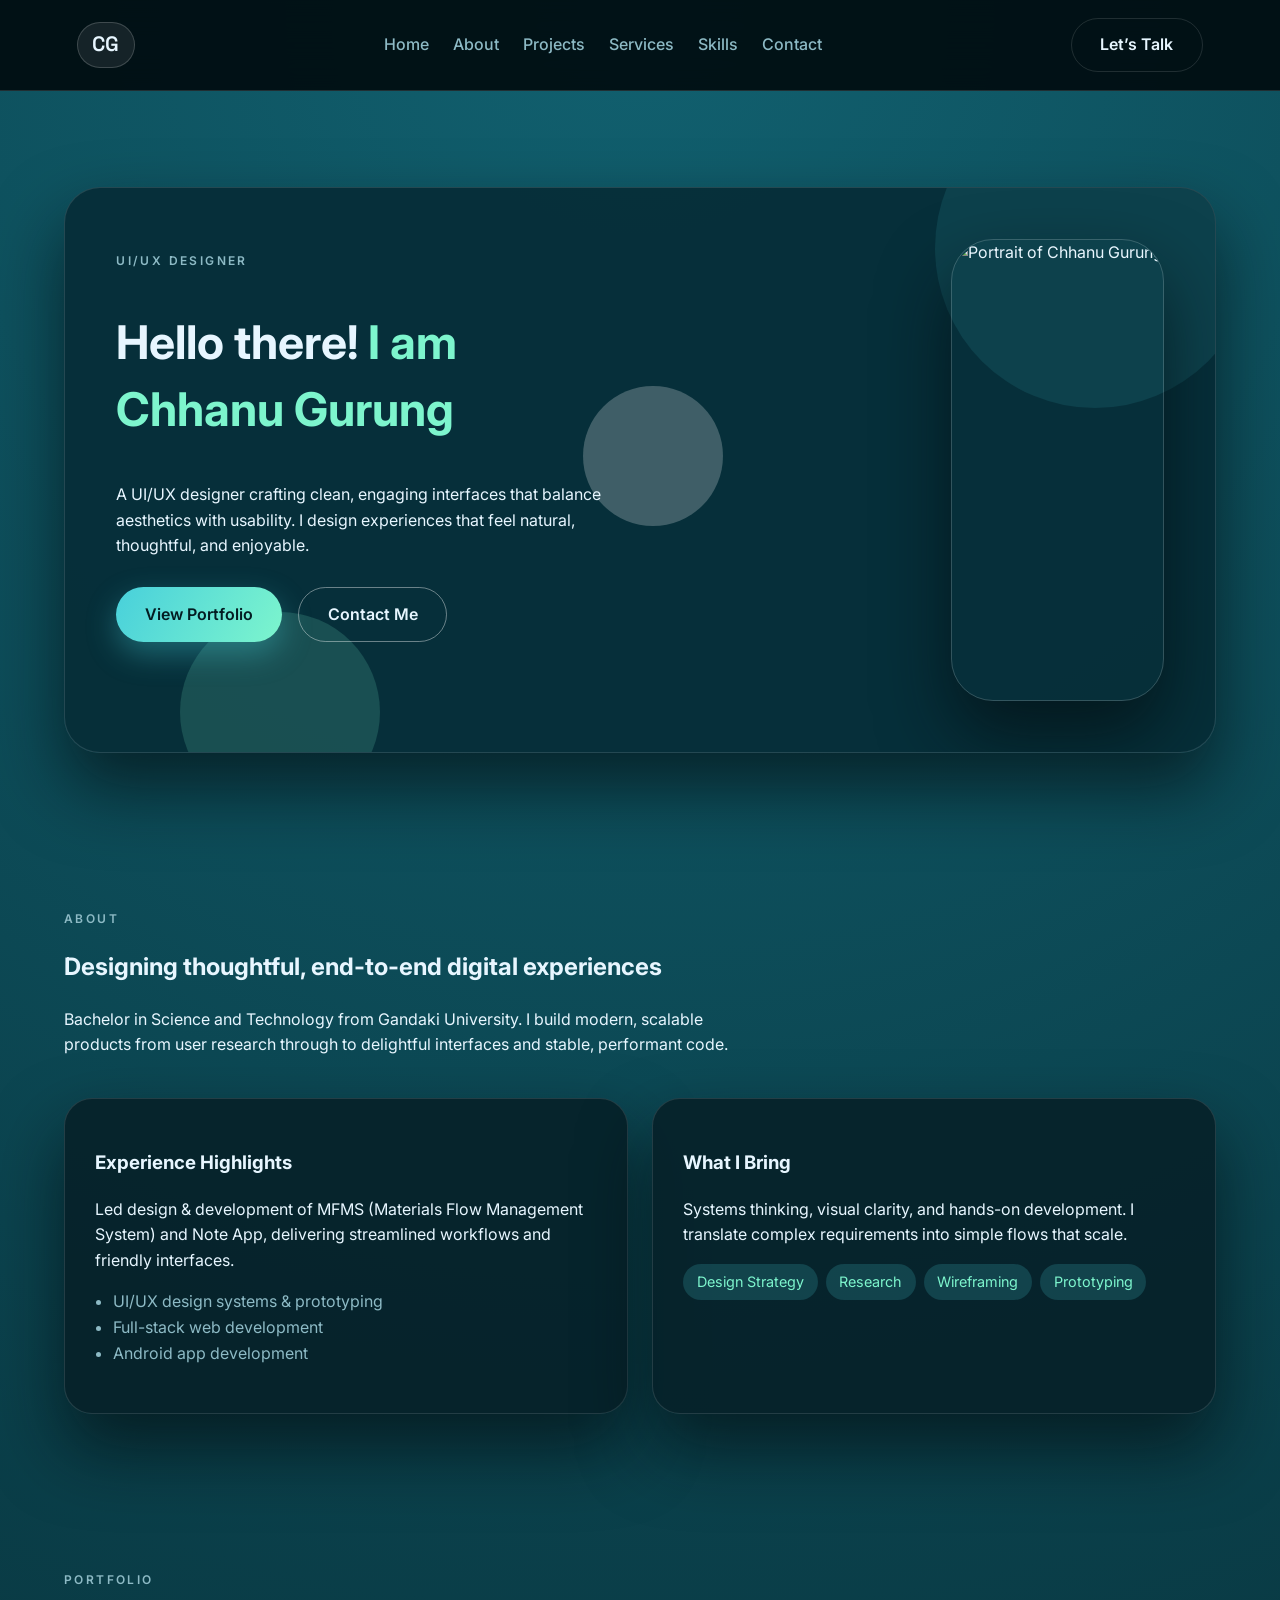
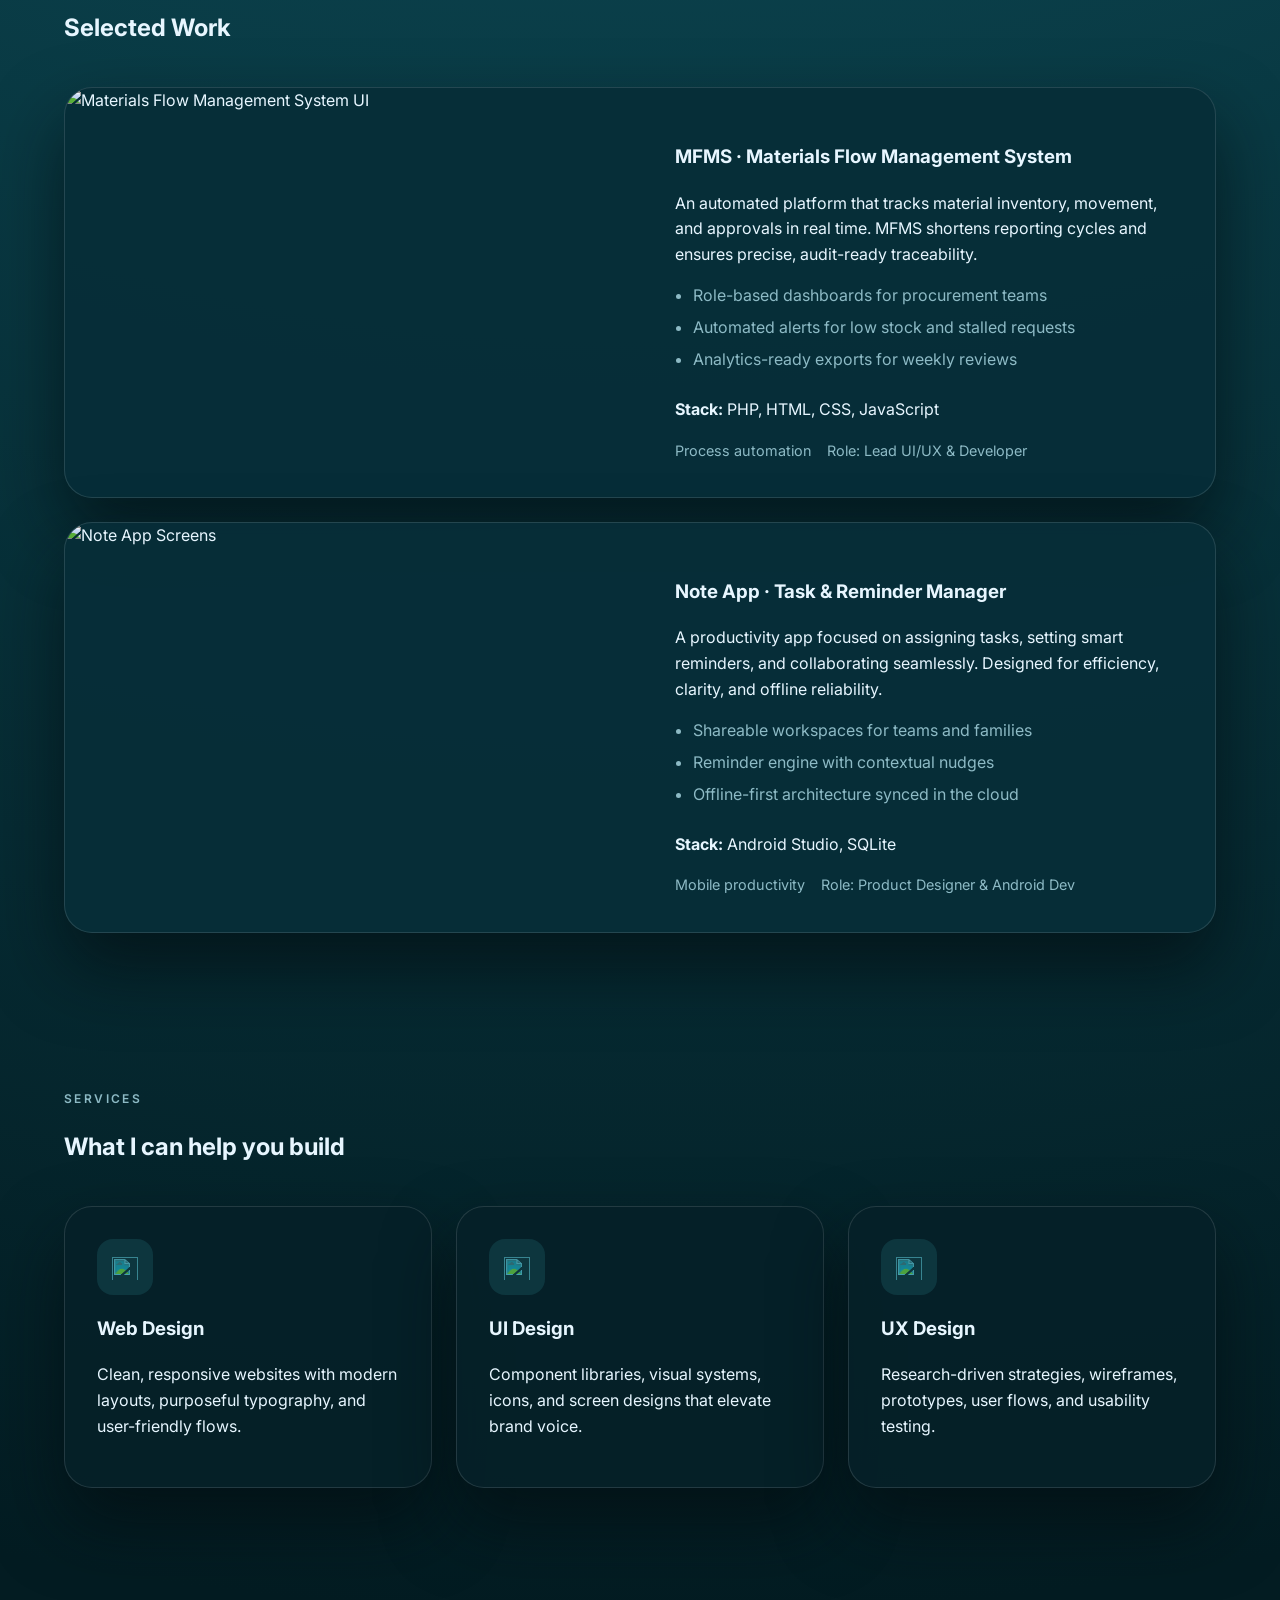
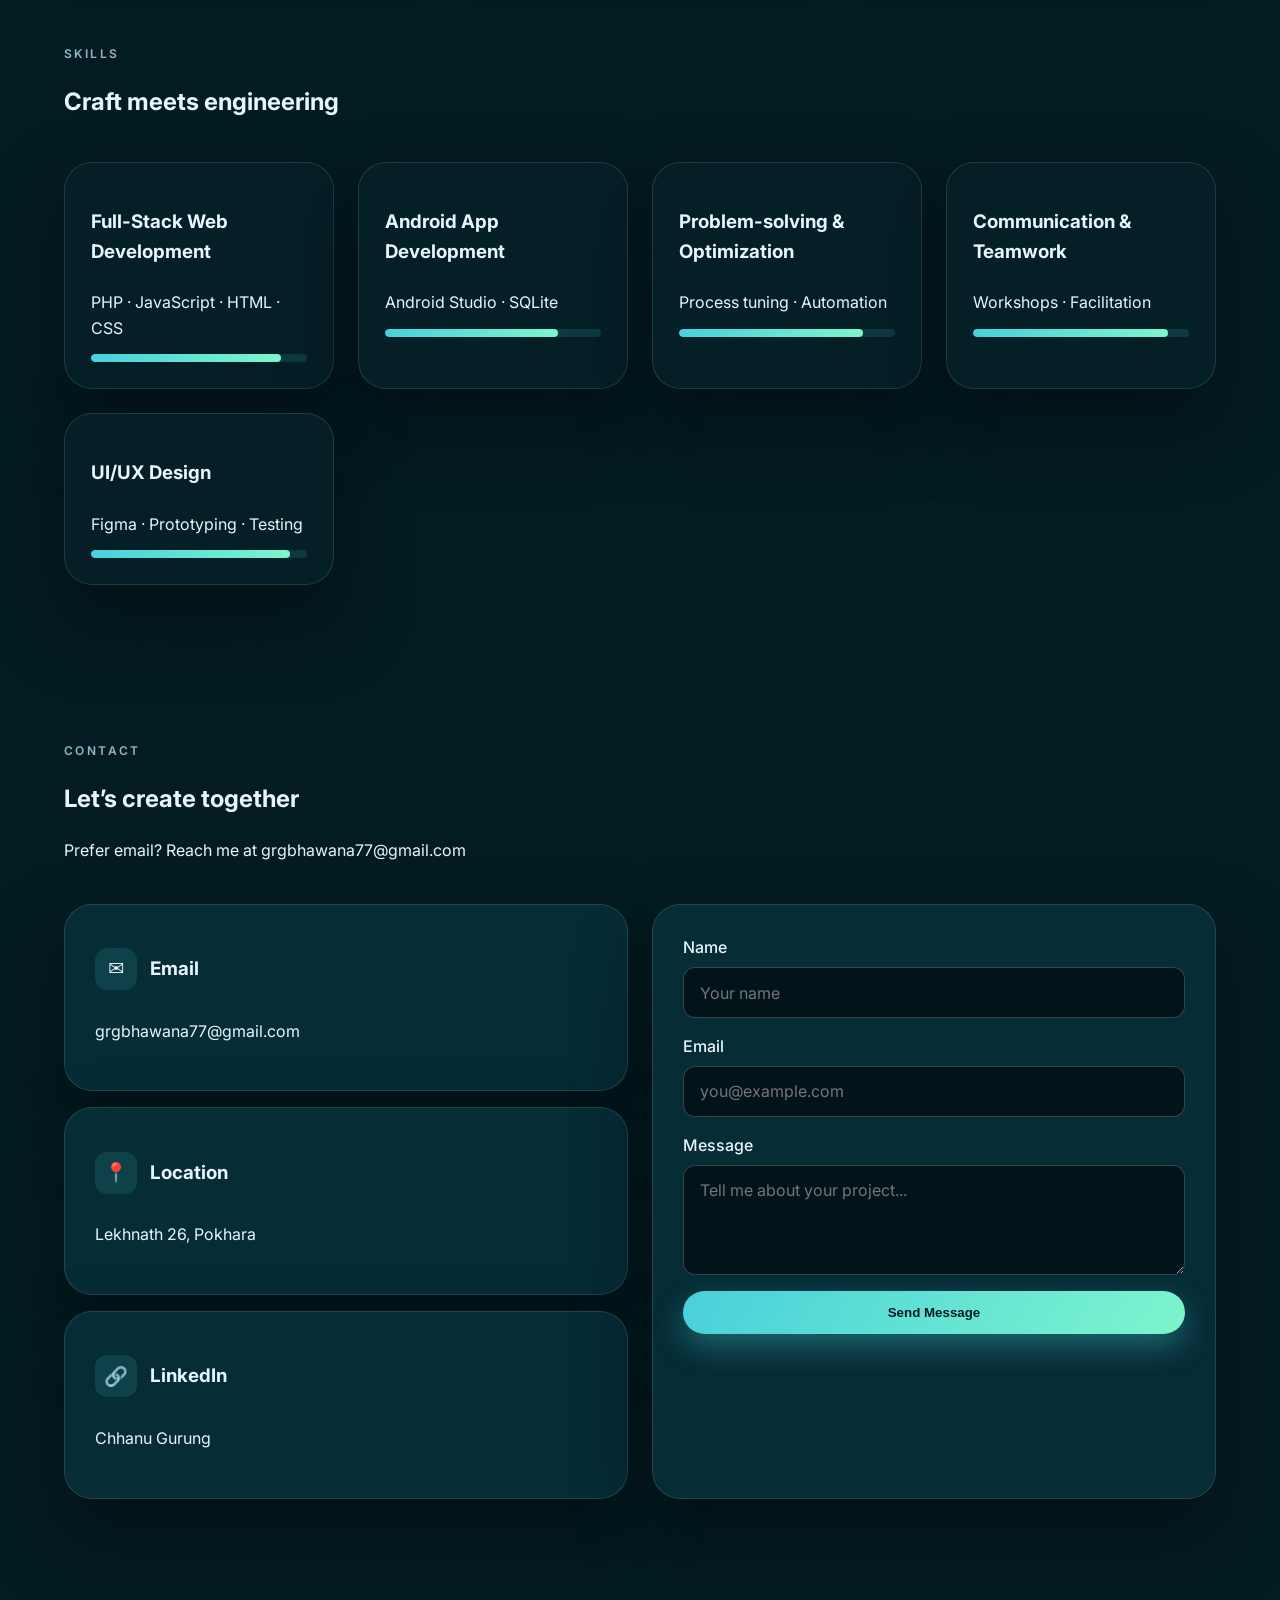
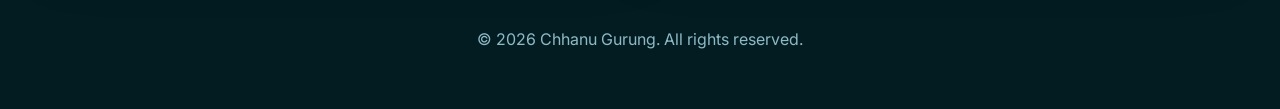
==== index.html @ b17edb1c "first commit" ====
<!DOCTYPE html>
<html lang="en">
  <head>
    <meta charset="UTF-8" />
    <meta name="viewport" content="width=device-width, initial-scale=1.0" />
    <title>Chhanu Gurung | UI/UX </title>
    <link rel="preconnect" href="https://fonts.googleapis.com" />
    <link rel="preconnect" href="https://fonts.gstatic.com" crossorigin />
    <link
      href="https://fonts.googleapis.com/css2?family=Inter:wght@400;500;600;700&family=Space+Grotesk:wght@500&display=swap"
      rel="stylesheet"
    />
    <link rel="stylesheet" href="styles.css" />
  </head>
  <body>
    <header class="site-header">
      <div class="logo">CG</div>
      <nav>
        <ul>
          <li><a href="#home">Home</a></li>
          <li><a href="#about">About</a></li>
          <li><a href="#projects">Projects</a></li>
          <li><a href="#services">Services</a></li>
          <li><a href="#skills">Skills</a></li>
          <li><a href="#contact">Contact</a></li>
        </ul>
      </nav>
      <a class="btn ghost" href="#contact">Let’s Talk</a>
    </header>

    <main>
      <section id="home" class="hero section">
        <div class="section-shell hero-card">
          <div class="hero-bg">
            <span class="bubble bubble-one"></span>
            <span class="bubble bubble-two"></span>
            <span class="bubble bubble-three"></span>
          </div>
          <div class="hero-text">
            <p class="eyebrow">UI/UX Designer</p>
            <h1>
              Hello there! <span>I am Chhanu Gurung</span> 
            </h1>
            <p>A UI/UX designer crafting
              clean, engaging interfaces that balance aesthetics with usability.
              I design experiences that feel natural, thoughtful, and enjoyable.</p>
            <div class="hero-cta">
              <a class="btn primary" href="#projects">View Portfolio</a>
              <a class="btn secondary" href="#contact">Contact Me</a>
            </div>
          </div>
          <div class="hero-media">
            <div class="photo-frame">
              <img
                src="C:\Users\Acer\OneDrive\Pictures\mustang\chhanu.jpg"
                alt="Portrait of Chhanu Gurung"
              />
              
            </div>
          </div>
        </div>
      </section>

      <section id="about" class="about section">
        <div class="section-shell">
          <div class="section-header">
            <p class="eyebrow">About</p>
            <h2>Designing thoughtful, end-to-end digital experiences</h2>
            <p>
              Bachelor in Science and Technology from Gandaki University. I build
              modern, scalable products from user research through to delightful
              interfaces and stable, performant code.
            </p>
          </div>
          <div class="about-grid">
            <div class="about-card">
              <h3>Experience Highlights</h3>
              <p>
                Led design & development of MFMS (Materials Flow Management
                System) and Note App, delivering streamlined workflows and
                friendly interfaces.
              </p>
              <ul>
                <li>UI/UX design systems & prototyping</li>
                <li>Full-stack web development</li>
                <li>Android app development</li>
              </ul>
            </div>
           
            <div class="about-card">
              <h3>What I Bring</h3>
              <p>
                Systems thinking, visual clarity, and hands-on development. I
                translate complex requirements into simple flows that scale.
              </p>
              <div class="chips">
                <span>Design Strategy</span>
                <span>Research</span>
                <span>Wireframing</span>
                <span>Prototyping</span>
              </div>
            </div>
          </div>
        </div>
      </section>

      <section id="projects" class="projects section">
        <div class="section-shell">
          <div class="section-header">
            <p class="eyebrow">Portfolio</p>
            <h2>Selected Work</h2>
          </div>
          <div class="project-list">
          <article class="project-card">
            <div class="project-media">
              <img
                src="https://images.unsplash.com/photo-1523475472560-d2df97ec485c?auto=format&fit=crop&w=900&q=80"
                alt="Materials Flow Management System UI"
              />
            </div>
            <div class="project-content">
              <h3>MFMS · Materials Flow Management System</h3>
              <p>
                An automated platform that tracks material inventory, movement,
                and approvals in real time. MFMS shortens reporting cycles and
                ensures precise, audit-ready traceability.
              </p>
              <ul class="project-points">
                <li>Role-based dashboards for procurement teams</li>
                <li>Automated alerts for low stock and stalled requests</li>
                <li>Analytics-ready exports for weekly reviews</li>
              </ul>
              <p class="tech">
                <strong>Stack:</strong> PHP, HTML, CSS, JavaScript
              </p>
              <div class="project-meta">
                <span>Process automation</span>
                <span>Role: Lead UI/UX & Developer</span>
              </div>
            </div>
          </article>

          <article class="project-card">
            <div class="project-media">
              <img
                src="https://images.unsplash.com/photo-1483058712412-4245e9b90334?auto=format&fit=crop&w=900&q=80"
                alt="Note App Screens"
              />
            </div>
            <div class="project-content">
              <h3>Note App · Task & Reminder Manager</h3>
              <p>
                A productivity app focused on assigning tasks, setting smart
                reminders, and collaborating seamlessly. Designed for
                efficiency, clarity, and offline reliability.
              </p>
              <ul class="project-points">
                <li>Shareable workspaces for teams and families</li>
                <li>Reminder engine with contextual nudges</li>
                <li>Offline-first architecture synced in the cloud</li>
              </ul>
              <p class="tech">
                <strong>Stack:</strong> Android Studio, SQLite
              </p>
              <div class="project-meta">
                <span>Mobile productivity</span>
                <span>Role: Product Designer & Android Dev</span>
              </div>
            </div>
          </article>
          </div>
        </div>
      </section>

      <section id="services" class="services section">
        <div class="section-shell">
          <div class="section-header">
            <p class="eyebrow">Services</p>
            <h2>What I can help you build</h2>
          </div>
          <div class="service-grid">
          <div class="service-card">
            <div class="icon-circle">
              <img src="https://www.svgrepo.com/show/513586/window-browser-1.svg" alt="" />
            </div>
            <h3>Web Design</h3>
            <p>
              Clean, responsive websites with modern layouts, purposeful
              typography, and user-friendly flows.
            </p>
          </div>
          <div class="service-card">
            <div class="icon-circle">
              <img src="https://www.svgrepo.com/show/513370/pen-tool.svg" alt="" />
            </div>
            <h3>UI Design</h3>
            <p>
              Component libraries, visual systems, icons, and screen designs that
              elevate brand voice.
            </p>
          </div>
          <div class="service-card">
            <div class="icon-circle">
              <img src="https://www.svgrepo.com/show/524390/compass-1.svg" alt="" />
            </div>
            <h3>UX Design</h3>
            <p>
              Research-driven strategies, wireframes, prototypes, user flows,
              and usability testing.
            </p>
          </div>
          </div>
        </div>
      </section>

      <section id="skills" class="skills section">
        <div class="section-shell">
          <div class="section-header">
            <p class="eyebrow">Skills</p>
            <h2>Craft meets engineering</h2>
          </div>
          <div class="skills-grid">
          <div class="skill-card">
            <div class="skill-head">
              <h3>Full-Stack Web Development</h3>
              <span>PHP · JavaScript · HTML · CSS</span>
            </div>
            <div class="progress-bar">
              <span style="width: 88%"></span>
            </div>
          </div>
          <div class="skill-card">
            <div class="skill-head">
              <h3>Android App Development</h3>
              <span>Android Studio · SQLite</span>
            </div>
            <div class="progress-bar">
              <span style="width: 80%"></span>
            </div>
          </div>
         
          <div class="skill-card">
            <div class="skill-head">
              <h3>Problem-solving & Optimization</h3>
              <span>Process tuning · Automation</span>
            </div>
            <div class="progress-bar">
              <span style="width: 85%"></span>
            </div>
          </div>
          <div class="skill-card">
            <div class="skill-head">
              <h3>Communication & Teamwork</h3>
              <span>Workshops · Facilitation</span>
            </div>
            <div class="progress-bar">
              <span style="width: 90%"></span>
            </div>
          </div>
          <div class="skill-card">
            <div class="skill-head">
              <h3>UI/UX Design</h3>
              <span>Figma · Prototyping · Testing</span>
            </div>
            <div class="progress-bar">
              <span style="width: 92%"></span>
            </div>
          </div>
          </div>
        </div>
      </section>

      <section id="contact" class="contact section">
        <div class="section-shell">
          <div class="section-header">
            <p class="eyebrow">Contact</p>
            <h2>Let’s create together</h2>
            <p>
              Prefer email? Reach me at
              <a href="mailto:grgbhawana77@gmail.com">grgbhawana77@gmail.com</a>
            </p>
          </div>
          <div class="contact-grid">
          <div class="contact-info">
            <div class="info-card">
                <div class="info-head">
                  <span class="info-icon" aria-hidden="true">✉️</span>
                  <h3>Email</h3>
                </div>
                <p>
                  <a href="mailto:grgbhawana77@gmail.com"
                    >grgbhawana77@gmail.com</a
                  >
                </p>
              </div>
              <div class="info-card">
                <div class="info-head">
                  <span class="info-icon" aria-hidden="true">📍</span>
                  <h3>Location</h3>
                </div>
                <p>Lekhnath 26, Pokhara</p>
              </div>
              <div class="info-card">
                <div class="info-head">
                  <span class="info-icon" aria-hidden="true">🔗</span>
                  <h3>LinkedIn</h3>
                </div>
                <p>
                  <a
                    href="https://www.linkedin.com/in/chhanu-gurung"
                    target="_blank"
                    rel="noreferrer"
                    >Chhanu Gurung</a
                  >
                </p>
              </div>
          </div>
          <form class="contact-form">
            <label>
              Name
              <input type="text" name="name" placeholder="Your name" required />
            </label>
            <label>
              Email
              <input
                type="email"
                name="email"
                placeholder="you@example.com"
                required
              />
            </label>
            <label>
              Message
              <textarea
                name="message"
                rows="4"
                placeholder="Tell me about your project..."
                required
              ></textarea>
            </label>
            <button type="submit" class="btn primary">Send Message</button>
          </form>
          </div>
        </div>
      </section>
    </main>

    <footer class="site-footer">
      <p>© <span id="year"></span> Chhanu Gurung. All rights reserved.</p>
    </footer>

    <script>
      document.getElementById("year").textContent = new Date().getFullYear();
    </script>
  </body>
</html>
---- styles.css ----
html {
  scroll-behavior: smooth;
}

:root {
  --bg: radial-gradient(circle at top, #11606f 0%, #031c22 65%);
  --surface: rgba(6, 33, 41, 0.9);
  --surface-strong: rgba(7, 46, 56, 0.95);
  --primary: #48d0db;
  --primary-dark: #22a6b5;
  --accent: #7df5cd;
  --text: #e7f6ff;
  --muted: #8dbac5;
  --border: rgba(255, 255, 255, 0.12);
  --shadow: 0 35px 70px rgba(3, 12, 15, 0.65);
  --radius: 28px;
}

*,
*::before,
*::after {
  box-sizing: border-box;
}

body {
  font-family: "Inter", system-ui, -apple-system, BlinkMacSystemFont, "Segoe UI",
    sans-serif;
  margin: 0;
  color: var(--text);
  background: var(--bg);
  line-height: 1.6;
}

img {
  max-width: 100%;
  display: block;
}

a {
  color: inherit;
  text-decoration: none;
}

section {
  scroll-margin-top: 90px;
}

.site-header {
  position: sticky;
  top: 0;
  display: flex;
  align-items: center;
  justify-content: space-between;
  padding: 1.1rem 6vw;
  background: rgba(1, 10, 14, 0.9);
  backdrop-filter: blur(24px);
  border-bottom: 1px solid var(--border);
  z-index: 10;
}

.logo {
  font-family: "Space Grotesk", "Inter", sans-serif;
  font-size: 1.3rem;
  font-weight: 600;
  padding: 0.35rem 0.9rem;
  border-radius: 999px;
  background: rgba(255, 255, 255, 0.08);
  border: 1px solid rgba(255, 255, 255, 0.18);
}

nav ul {
  display: flex;
  list-style: none;
  gap: 1.5rem;
  padding: 0;
  margin: 0;
  font-weight: 500;
}

nav a {
  color: var(--muted);
  transition: color 0.2s ease;
}

nav a:hover,
nav a:focus {
  color: var(--primary);
}

.btn {
  font-weight: 600;
  display: inline-flex;
  align-items: center;
  justify-content: center;
  border-radius: 999px;
  padding: 0.85rem 1.8rem;
  border: none;
  cursor: pointer;
  transition: transform 0.2s ease, box-shadow 0.2s ease, background 0.2s ease;
}

.btn.primary {
  background: linear-gradient(120deg, var(--primary), var(--accent));
  color: #031c22;
  box-shadow: 0 12px 30px rgba(72, 208, 219, 0.35);
}

.btn.primary:hover {
  transform: translateY(-2px);
}

.btn.secondary {
  background: transparent;
  color: var(--text);
  border: 1px solid rgba(255, 255, 255, 0.4);
}

.btn.secondary:hover {
  border-color: var(--primary);
  color: var(--primary);
}

.btn.ghost {
  border: 1px solid var(--border);
  background: transparent;
  color: var(--text);
}

.btn.ghost:hover {
  border-color: var(--primary);
  color: var(--primary);
}

.section {
  padding: 4.5rem 0;
}

.section-shell {
  width: min(1200px, 90vw);
  margin: 0 auto;
}

.hero {
  padding-top: 6rem;
}

.hero-card {
  background: var(--surface-strong);
  border-radius: 36px;
  padding: clamp(2rem, 4vw, 3.5rem);
  box-shadow: var(--shadow);
  border: 1px solid var(--border);
  display: grid;
  grid-template-columns: repeat(auto-fit, minmax(280px, 1fr));
  gap: 2.8rem;
  position: relative;
  overflow: hidden;
}

.hero-bg {
  position: absolute;
  inset: 0;
  pointer-events: none;
  opacity: 0.9;
}

.hero-card > *:not(.hero-bg) {
  position: relative;
  z-index: 1;
}

.bubble {
  position: absolute;
  border-radius: 999px;
  background: rgba(72, 208, 219, 0.12);
}

.bubble-one {
  width: 320px;
  height: 320px;
  top: -100px;
  right: -40px;
}

.bubble-two {
  width: 200px;
  height: 200px;
  bottom: -60px;
  left: 10%;
  background: rgba(125, 245, 205, 0.18);
}

.bubble-three {
  width: 140px;
  height: 140px;
  top: 35%;
  left: 45%;
  background: rgba(255, 255, 255, 0.25);
}

.hero-text h1 {
  font-size: clamp(2rem, 4vw, 2.9rem);
  line-height: 1.45;
}

.hero-text h1 span {
  color: var(--accent);
}

.hero-cta {
  margin-top: 1.8rem;
  display: flex;
  gap: 1rem;
  flex-wrap: wrap;
}

.hero-media {
  display: flex;
  justify-content: flex-end;
}

.photo-frame {
  position: relative;
  border-radius: 42px;
  overflow: hidden;
  box-shadow: var(--shadow);
  border: 1px solid rgba(255, 255, 255, 0.18);
}

.photo-frame img {
  width: 100%;
  height: 460px;
  object-fit: cover;
  filter: saturate(0.9);
}

.accent-pill {
  position: absolute;
  bottom: 1.5rem;
  left: 1.5rem;
  background: rgba(3, 18, 24, 0.8);
  padding: 0.8rem 1.2rem;
  border-radius: 16px;
  box-shadow: var(--shadow);
  display: inline-flex;
  flex-direction: column;
  gap: 0.2rem;
}

.section-header {
  max-width: 700px;
  margin-bottom: 2.5rem;
}

.eyebrow {
  text-transform: uppercase;
  letter-spacing: 0.2em;
  font-size: 0.75rem;
  font-weight: 600;
  color: var(--muted);
  margin-bottom: 0.8rem;
}

.about-grid,
.project-list,
.service-grid,
.skills-grid,
.contact-grid {
  display: grid;
  gap: 1.5rem;
}

.about-grid {
  grid-template-columns: repeat(auto-fit, minmax(240px, 1fr));
}

.about-card {
  background: var(--surface);
  border-radius: var(--radius);
  padding: 1.9rem;
  box-shadow: var(--shadow);
  border: 1px solid var(--border);
}

.about-card.stats .value {
  font-size: 2.1rem;
  font-weight: 700;
  color: var(--accent);
}

.about-card ul {
  padding-left: 1.1rem;
  color: var(--muted);
}

.chips {
  display: flex;
  gap: 0.5rem;
  flex-wrap: wrap;
}

.chips span {
  padding: 0.4rem 0.85rem;
  border-radius: 999px;
  background: rgba(72, 208, 219, 0.18);
  color: var(--accent);
  font-size: 0.9rem;
}

.project-card {
  display: grid;
  grid-template-columns: repeat(auto-fit, minmax(260px, 1fr));
  background: var(--surface-strong);
  border-radius: var(--radius);
  overflow: hidden;
  box-shadow: var(--shadow);
  border: 1px solid var(--border);
}

.project-media img {
  height: 100%;
  object-fit: cover;
}

.project-content {
  padding: 2.2rem;
}

.project-points {
  margin: 1rem 0 1.5rem;
  padding-left: 1.1rem;
  color: var(--muted);
}

.project-points li + li {
  margin-top: 0.4rem;
}

.project-meta {
  display: flex;
  gap: 1rem;
  flex-wrap: wrap;
  font-size: 0.9rem;
  color: var(--muted);
}

.service-grid {
  grid-template-columns: repeat(auto-fit, minmax(230px, 1fr));
}

.service-card {
  background: var(--surface);
  border-radius: var(--radius);
  padding: 2rem;
  border: 1px solid var(--border);
  box-shadow: var(--shadow);
  transition: transform 0.2s ease, border-color 0.2s ease;
}

.service-card:hover {
  transform: translateY(-6px);
  border-color: var(--primary);
}

.icon-circle {
  width: 56px;
  height: 56px;
  border-radius: 16px;
  background: rgba(72, 208, 219, 0.12);
  display: flex;
  align-items: center;
  justify-content: center;
  font-size: 1.6rem;
  margin-bottom: 1rem;
}

.icon-circle img {
  width: 26px;
  height: 26px;
  filter: invert(67%) sepia(41%) saturate(478%) hue-rotate(140deg)
    brightness(102%) contrast(102%);
}

.skills-grid {
  grid-template-columns: repeat(auto-fit, minmax(260px, 1fr));
}

.skill-card {
  background: var(--surface);
  border-radius: var(--radius);
  padding: 1.6rem;
  border: 1px solid var(--border);
  box-shadow: var(--shadow);
}

.skill-head {
  display: flex;
  flex-direction: column;
  gap: 0.3rem;
}

.progress-bar {
  background: rgba(72, 208, 219, 0.15);
  border-radius: 999px;
  margin-top: 0.8rem;
  height: 8px;
  overflow: hidden;
}

.progress-bar span {
  display: block;
  height: 100%;
  border-radius: 999px;
  background: linear-gradient(90deg, var(--primary), var(--accent));
}

.contact-grid {
  grid-template-columns: repeat(auto-fit, minmax(280px, 1fr));
}

.contact-info {
  display: grid;
  gap: 1rem;
}

.info-card,
.contact-form {
  background: var(--surface-strong);
  padding: 1.9rem;
  border-radius: var(--radius);
  border: 1px solid var(--border);
  box-shadow: var(--shadow);
}

.contact-form {
  display: flex;
  flex-direction: column;
  gap: 1rem;
}

.contact-form label {
  display: flex;
  flex-direction: column;
  gap: 0.4rem;
  font-weight: 500;
}

.info-head {
  display: flex;
  align-items: center;
  gap: 0.8rem;
  margin-bottom: 0.8rem;
}

.info-icon {
  width: 42px;
  height: 42px;
  border-radius: 12px;
  background: rgba(72, 208, 219, 0.12);
  display: inline-flex;
  align-items: center;
  justify-content: center;
  font-size: 1.2rem;
}

.contact-form input,
.contact-form textarea {
  border: 1px solid rgba(255, 255, 255, 0.2);
  border-radius: 12px;
  padding: 0.9rem 1rem;
  font-size: 1rem;
  font-family: inherit;
  transition: border 0.2s ease, box-shadow 0.2s ease;
  background: rgba(2, 16, 20, 0.8);
  color: var(--text);
}

.contact-form input:focus,
.contact-form textarea:focus {
  outline: none;
  border-color: var(--primary);
  box-shadow: 0 0 0 3px rgba(72, 208, 219, 0.25);
}

.site-footer {
  padding: 2.5rem 6vw;
  text-align: center;
  color: var(--muted);
}

@media (max-width: 900px) {
  .site-header {
    flex-wrap: wrap;
    gap: 1rem;
  }

  nav ul {
    flex-wrap: wrap;
    justify-content: center;
  }

  .hero-card {
    text-align: center;
  }

  .hero-media {
    justify-content: center;
  }
}

@media (max-width: 600px) {
  .site-header {
    position: static;
  }

  .hero-cta {
    flex-direction: column;
  }

  .project-card {
    grid-template-columns: 1fr;
  }
}
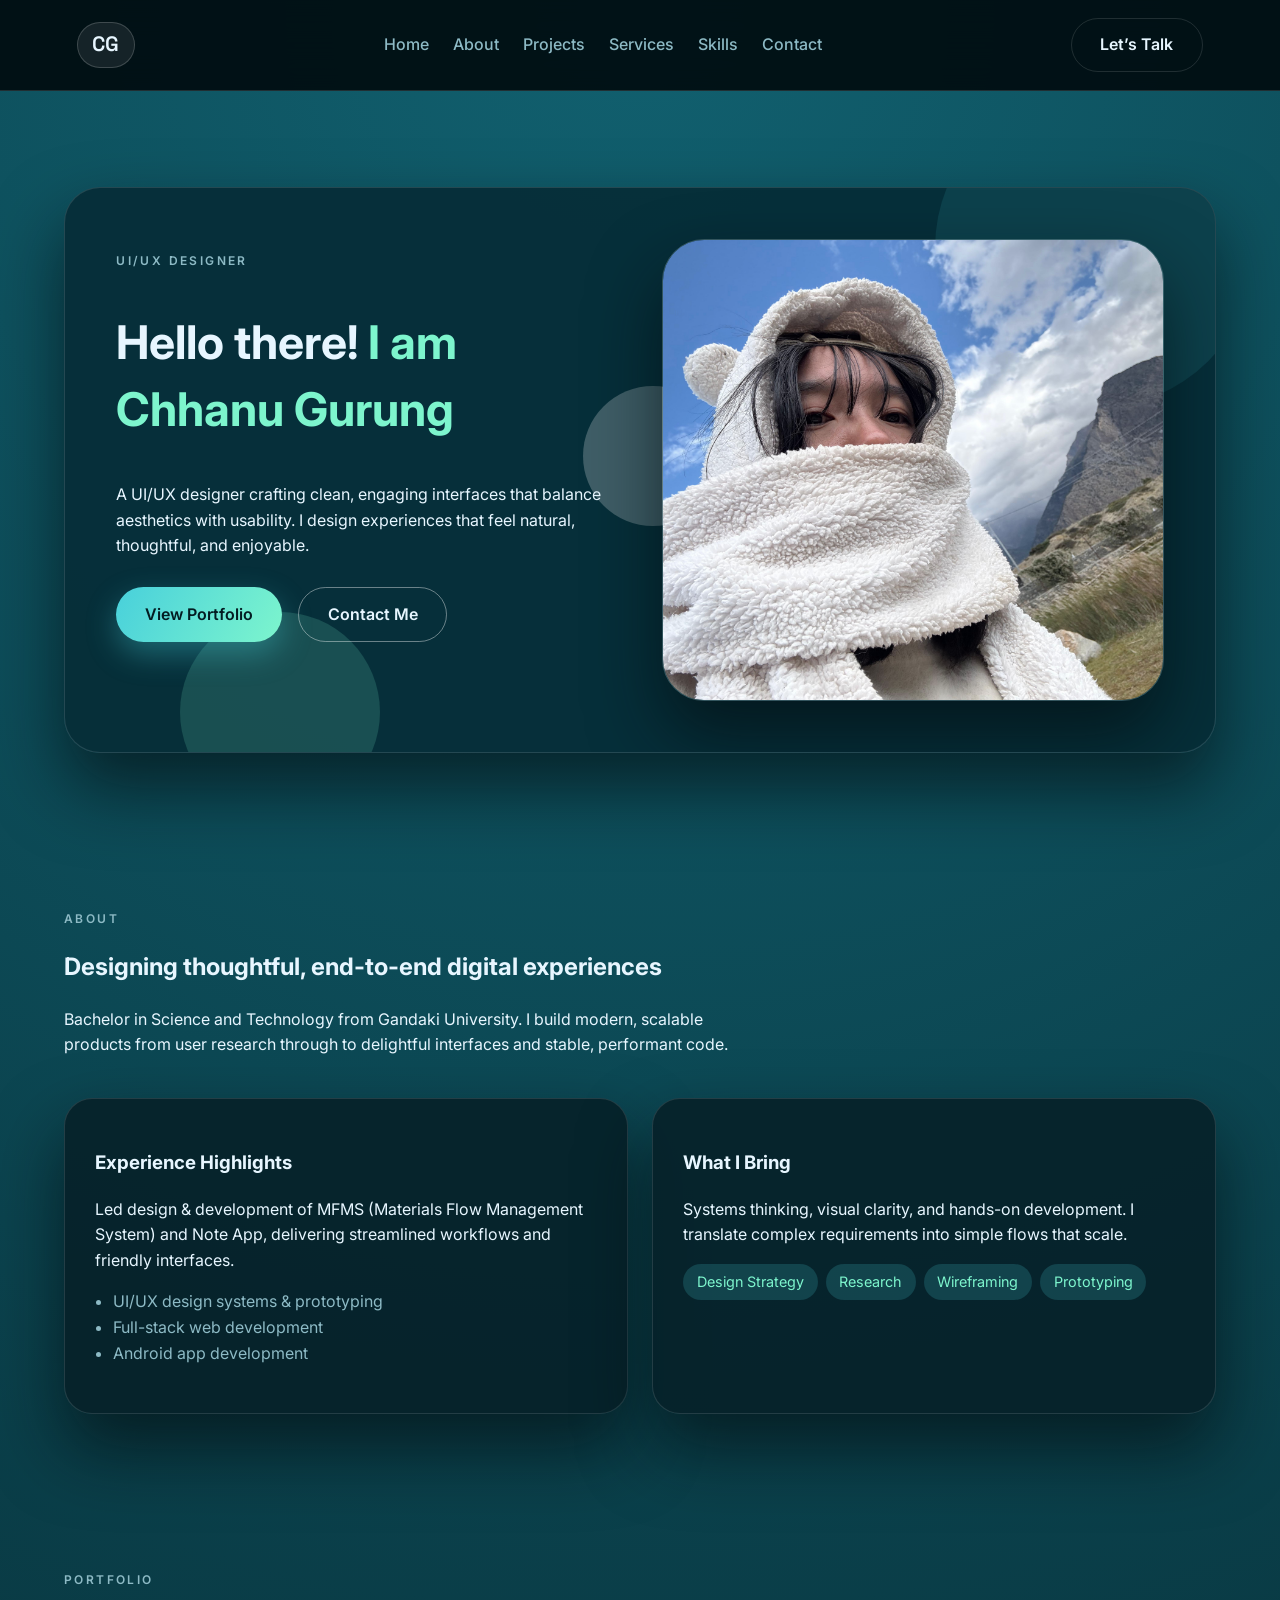
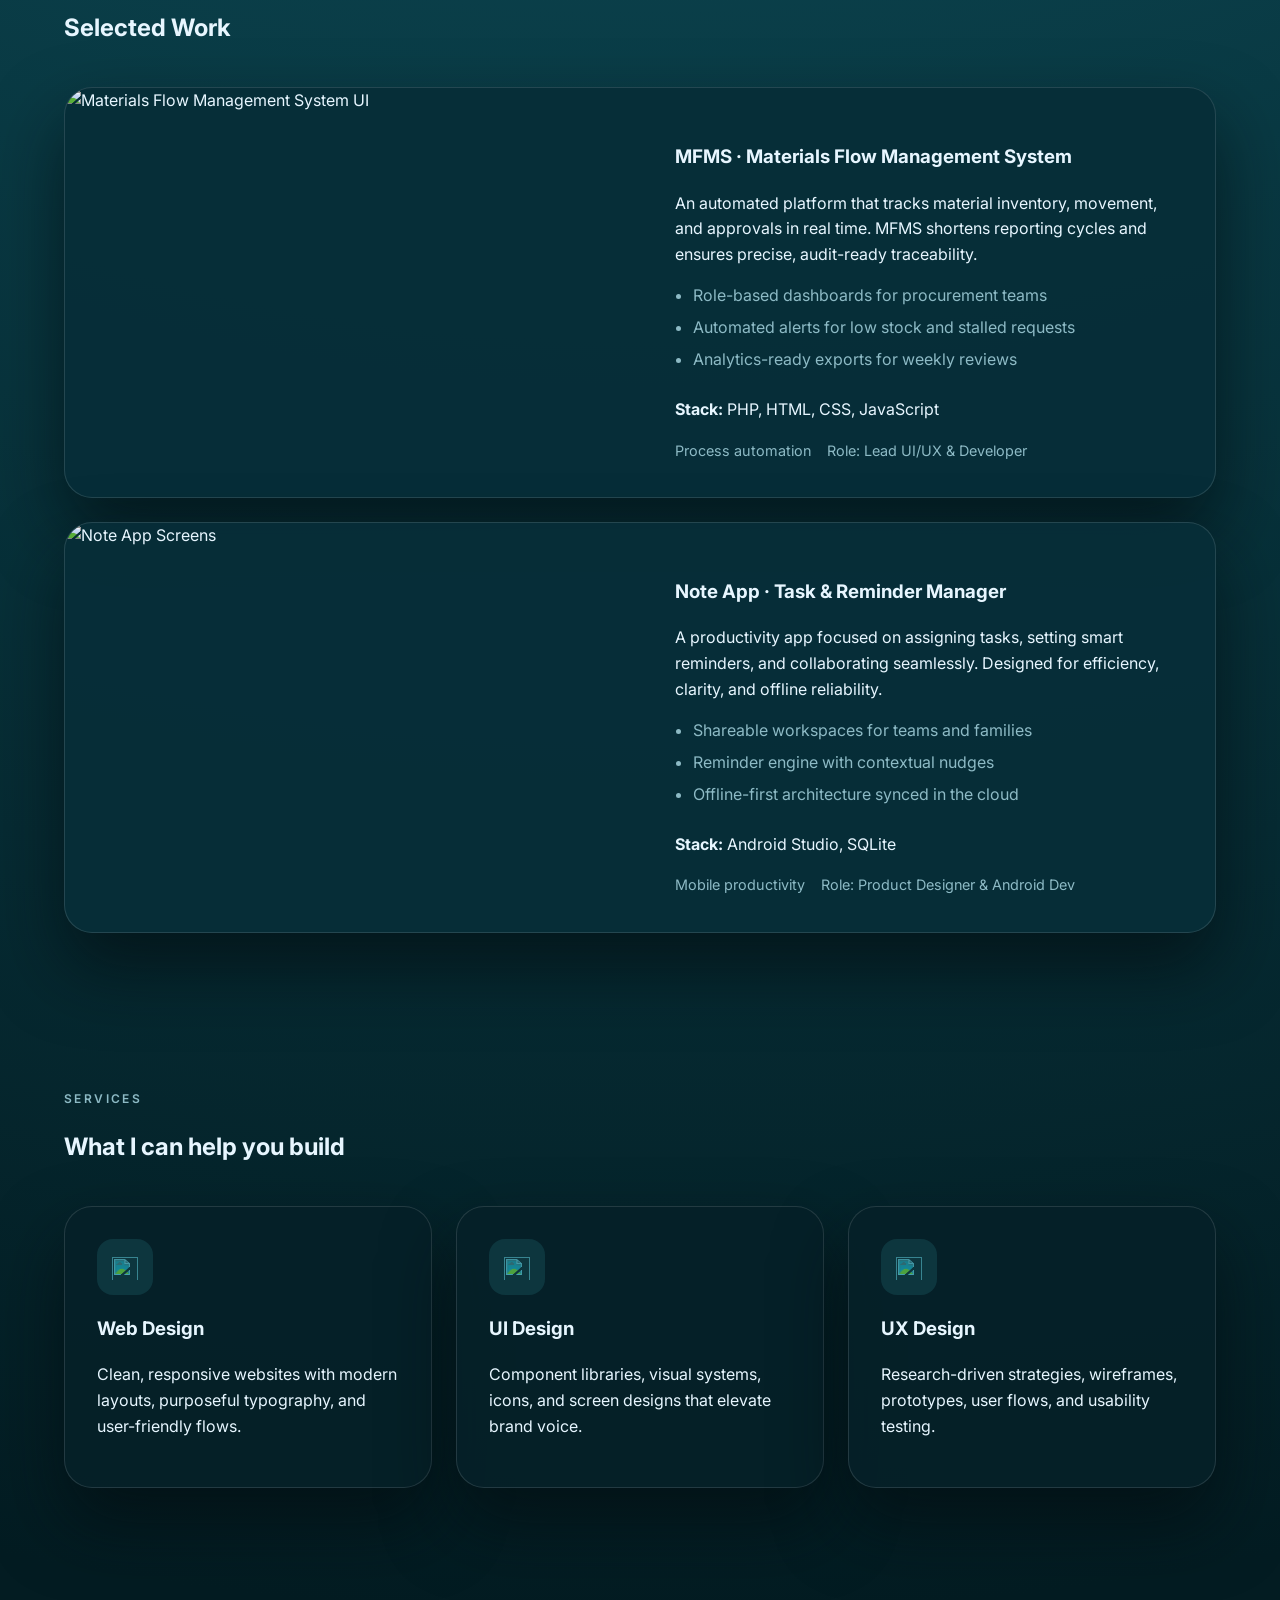
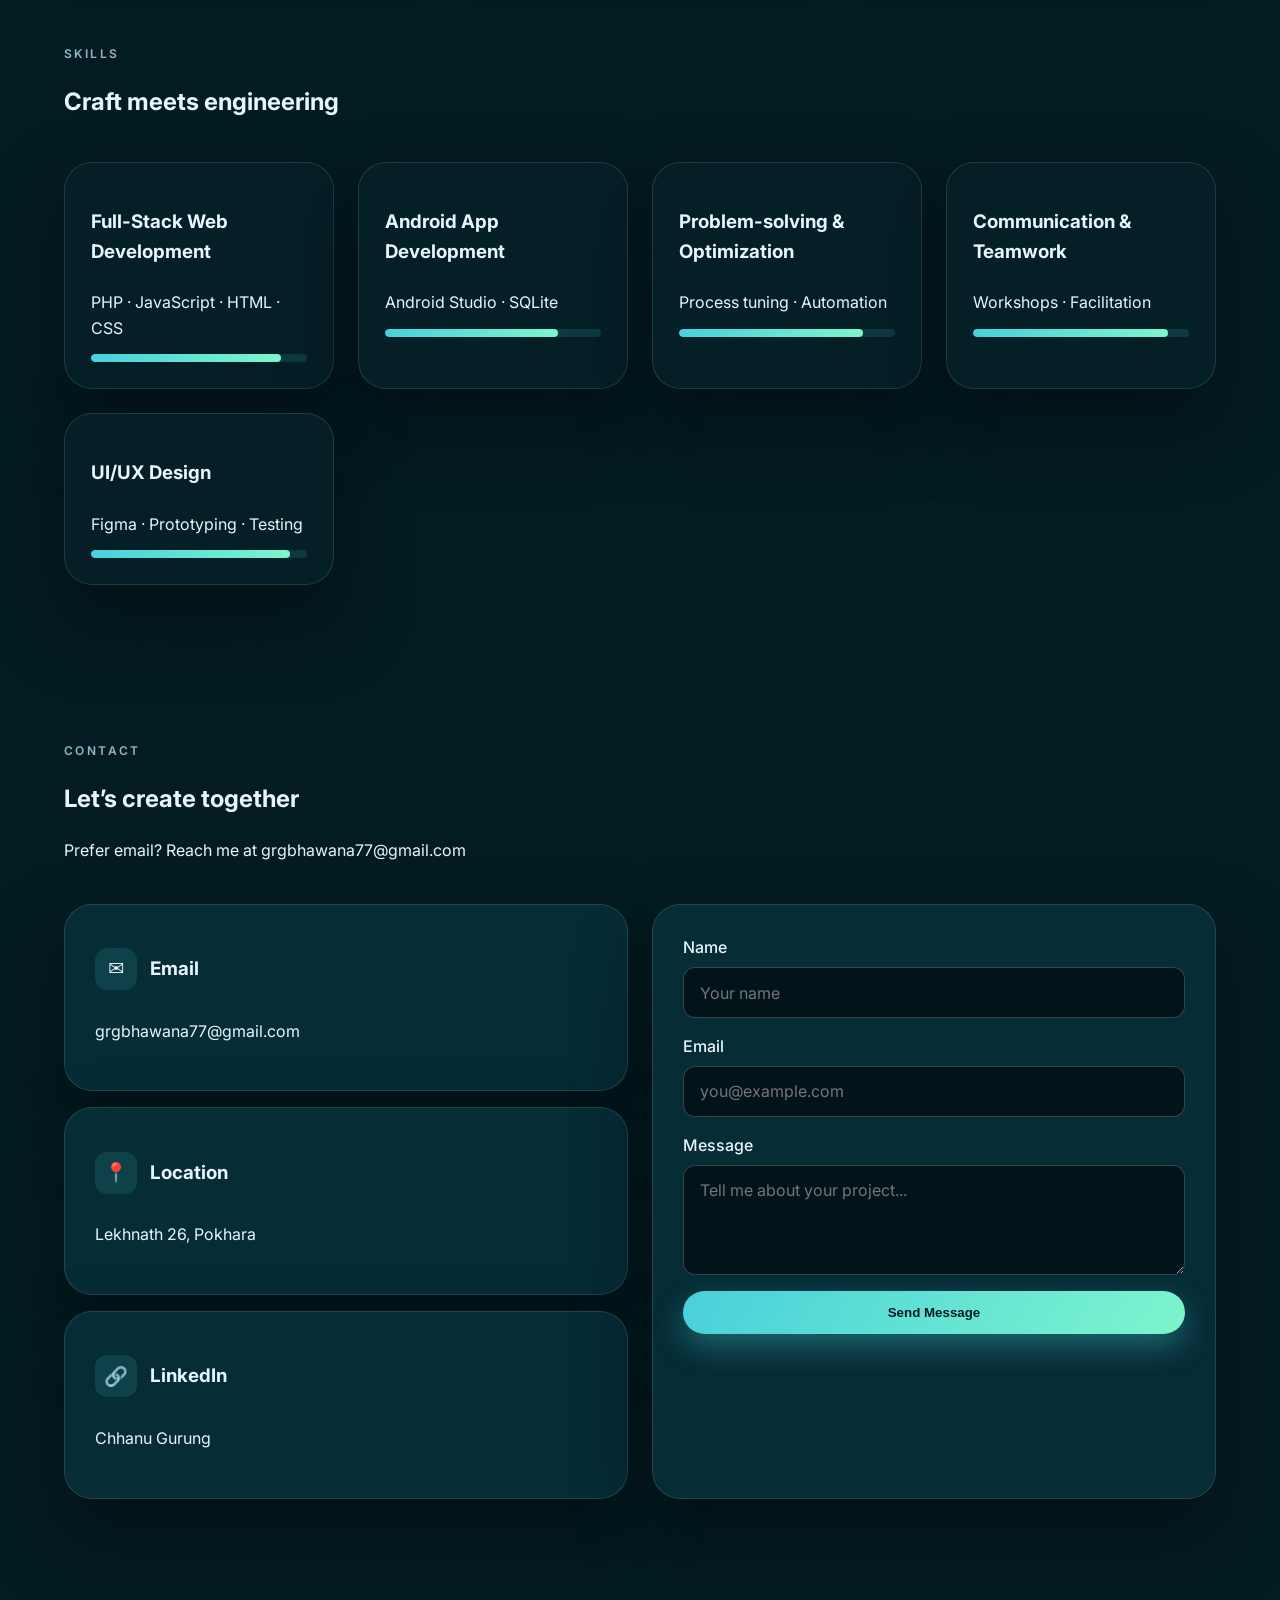
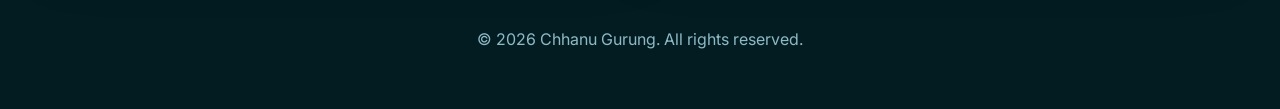
==== commit bdf7ed01: "added new photo" ====
--- a/index.html
+++ b/index.html
@@ -52,7 +52,7 @@
           <div class="hero-media">
             <div class="photo-frame">
               <img
-                src="C:\Users\Acer\OneDrive\Pictures\mustang\chhanu.jpg"
+                src="images/chhanu.jpg"
                 alt="Portrait of Chhanu Gurung"
               />
               
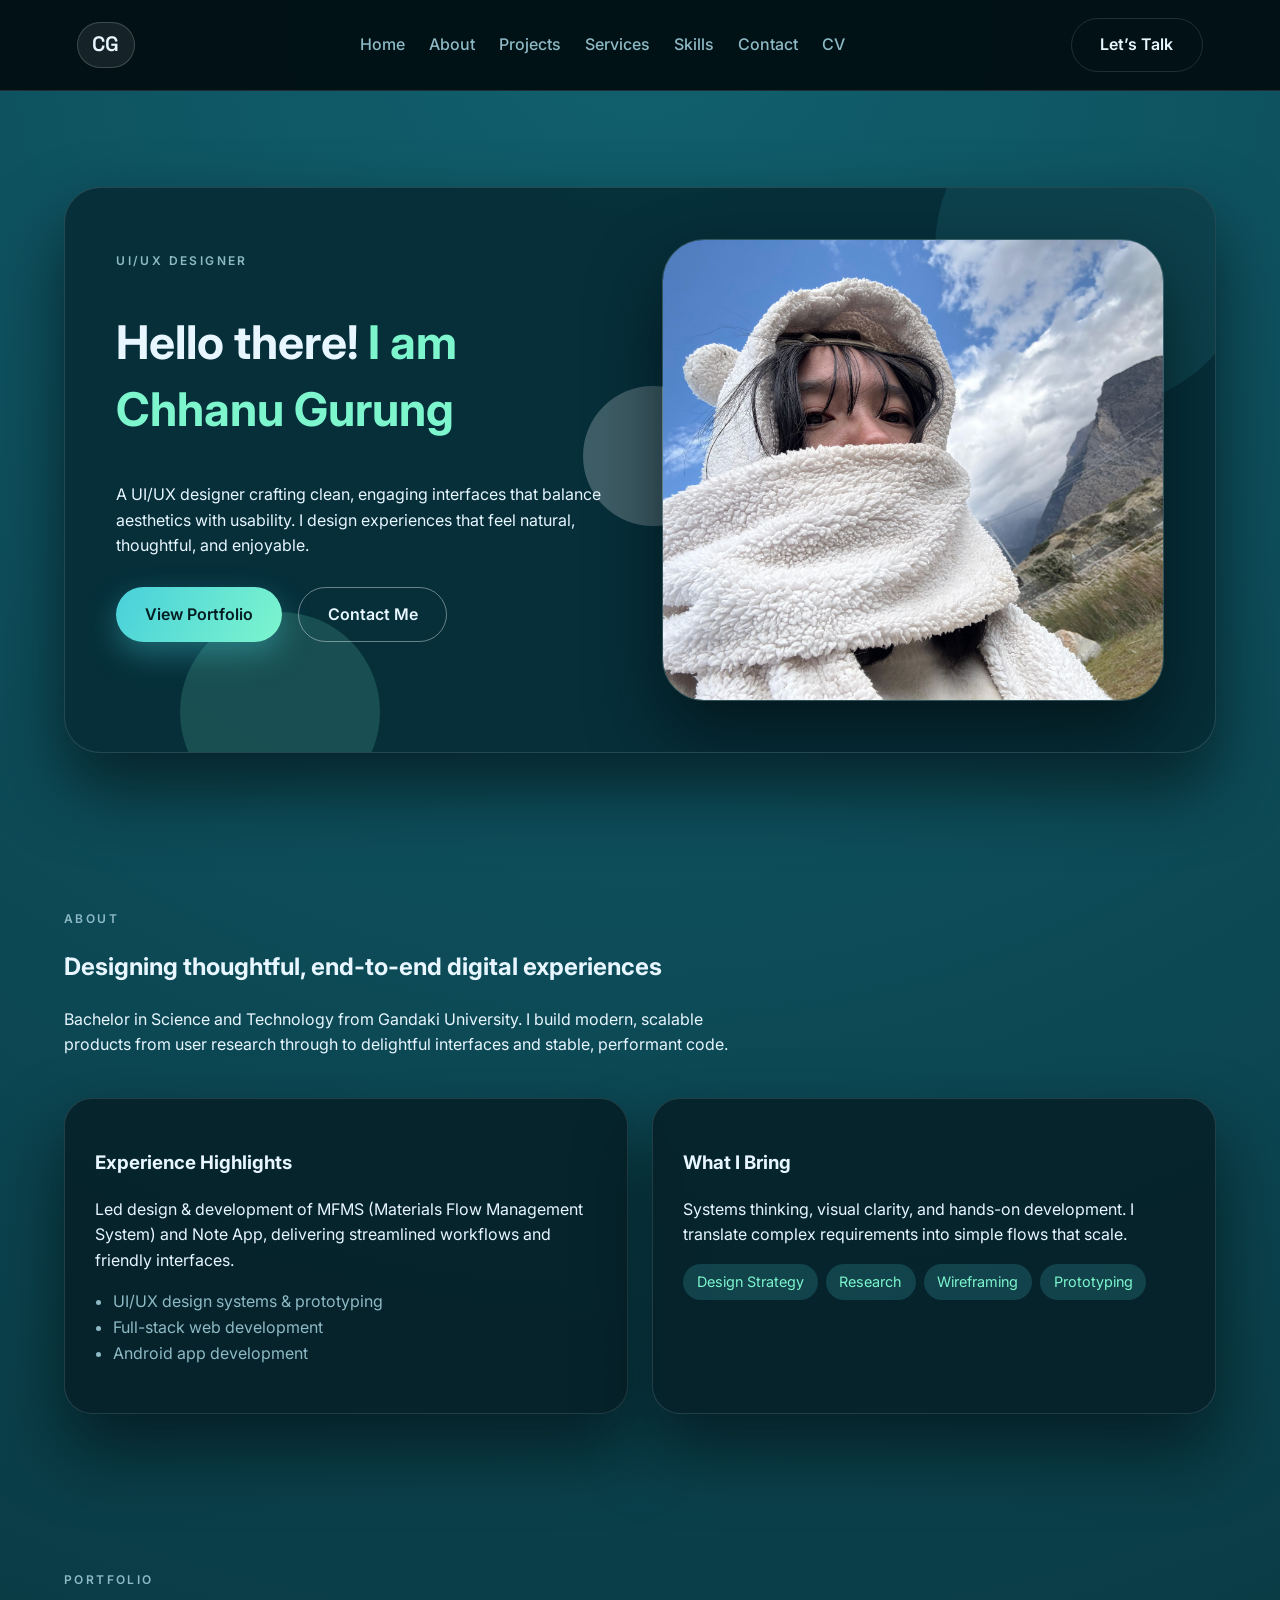
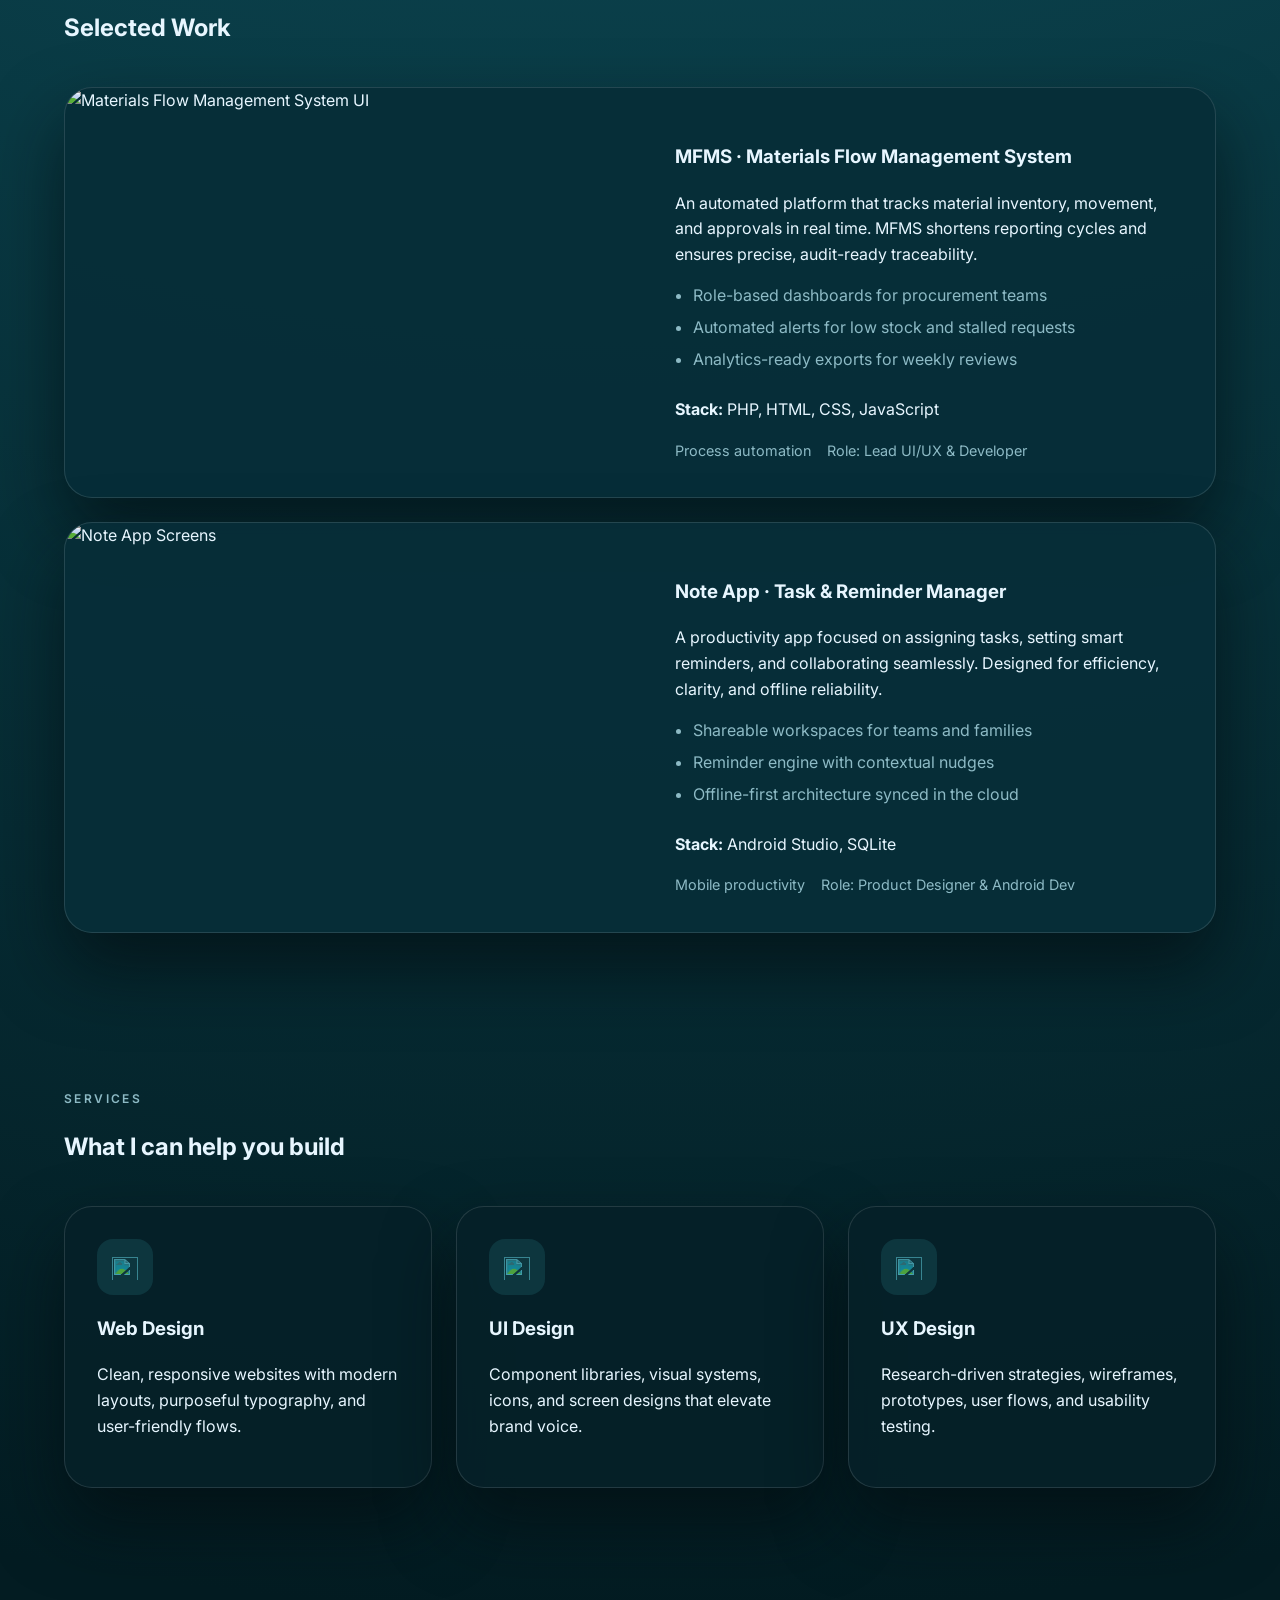
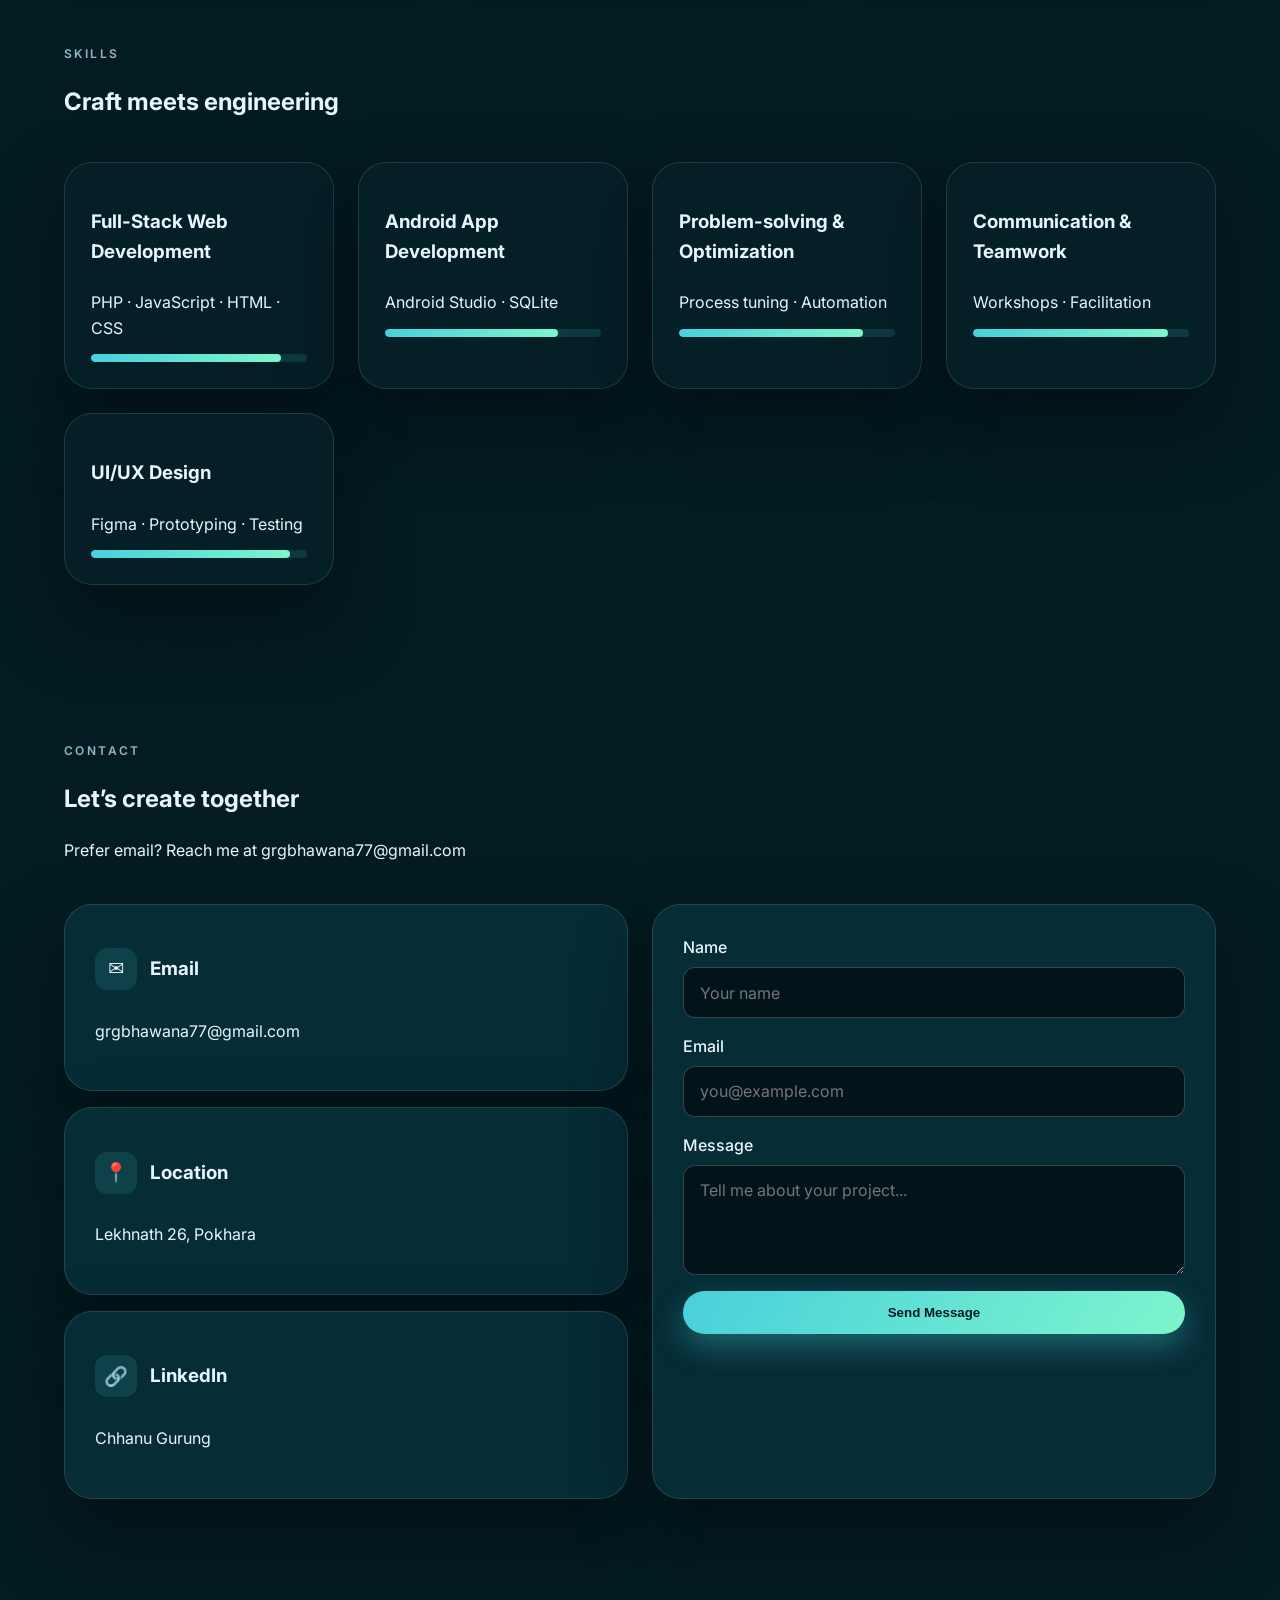
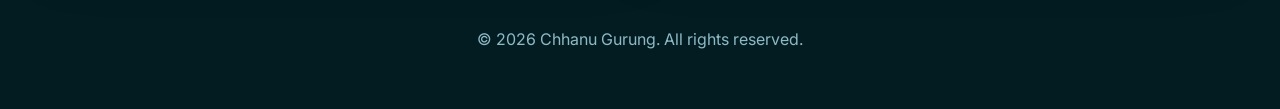
==== commit 2b97f803: "Added CV" ====
--- a/index.html
+++ b/index.html
@@ -23,6 +23,7 @@
           <li><a href="#services">Services</a></li>
           <li><a href="#skills">Skills</a></li>
           <li><a href="#contact">Contact</a></li>
+          <li><a href="#CV">CV</a></li>
         </ul>
       </nav>
       <a class="btn ghost" href="#contact">Let’s Talk</a>
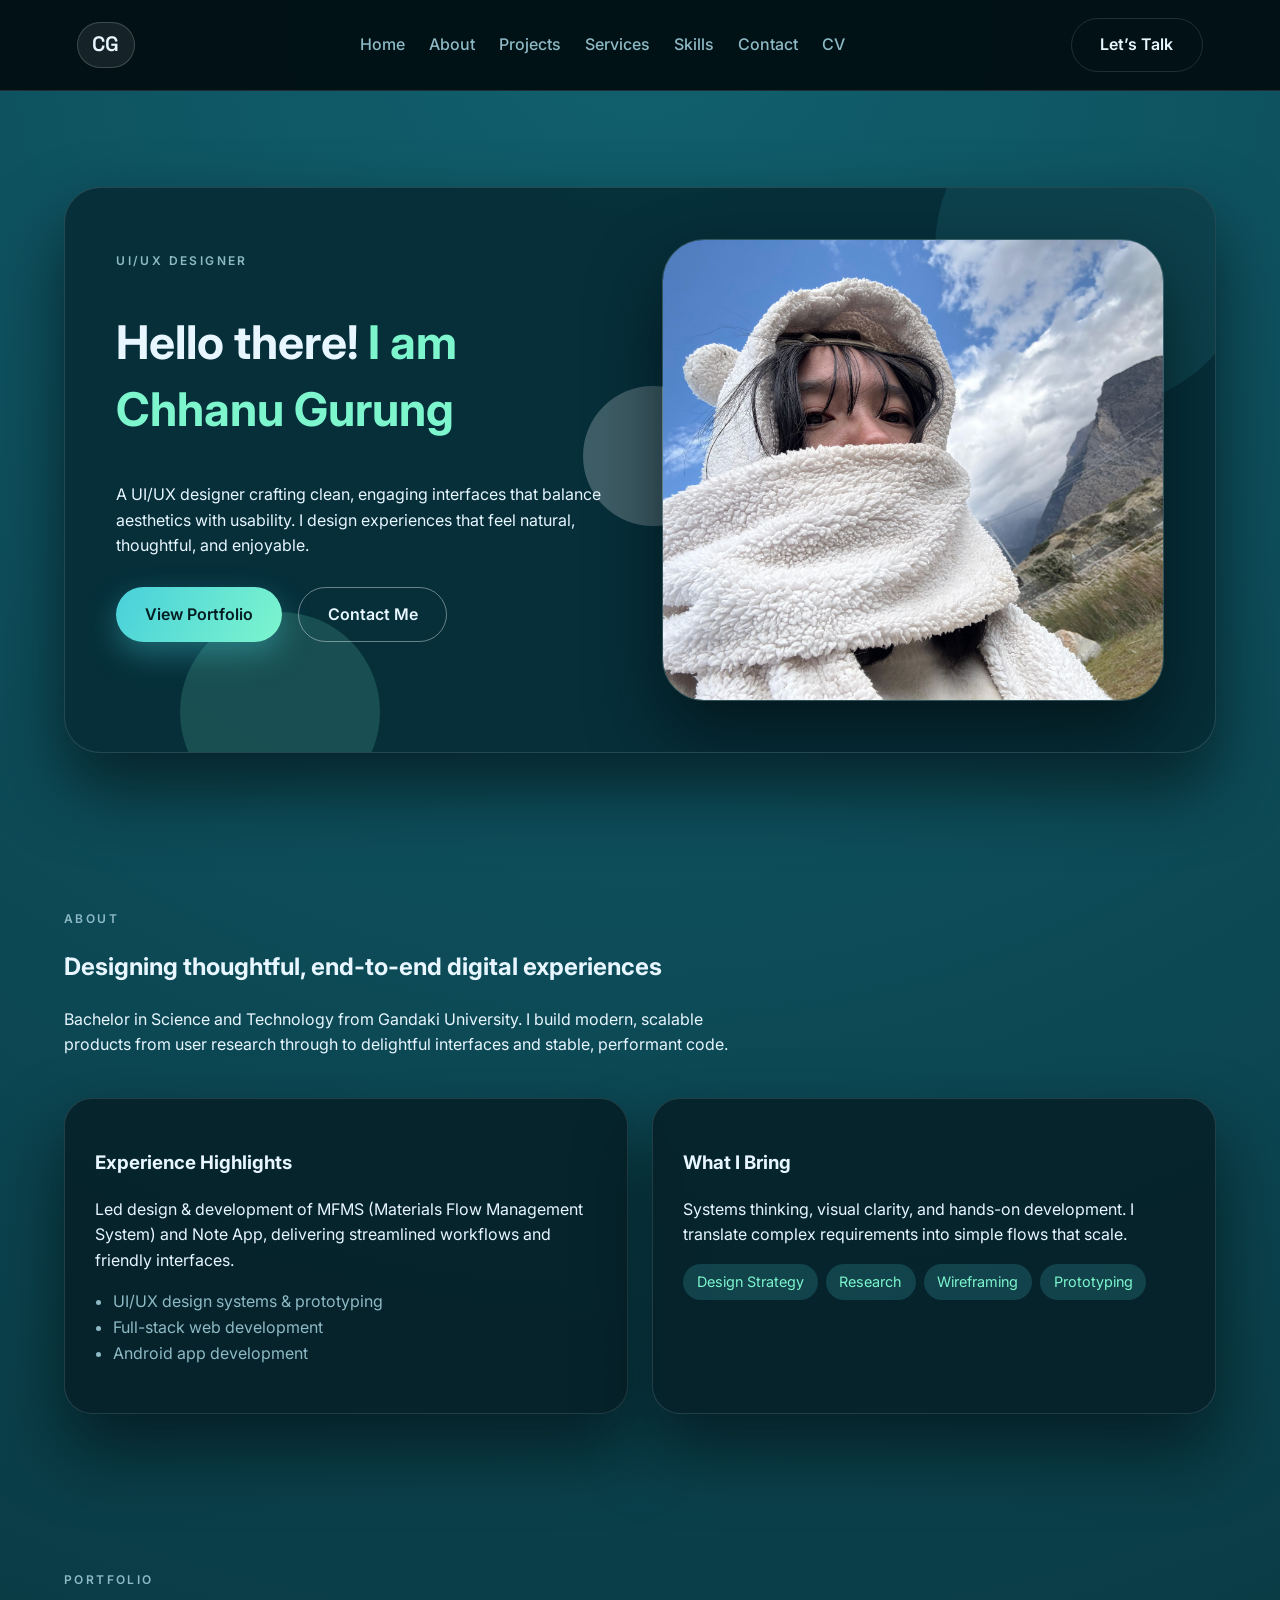
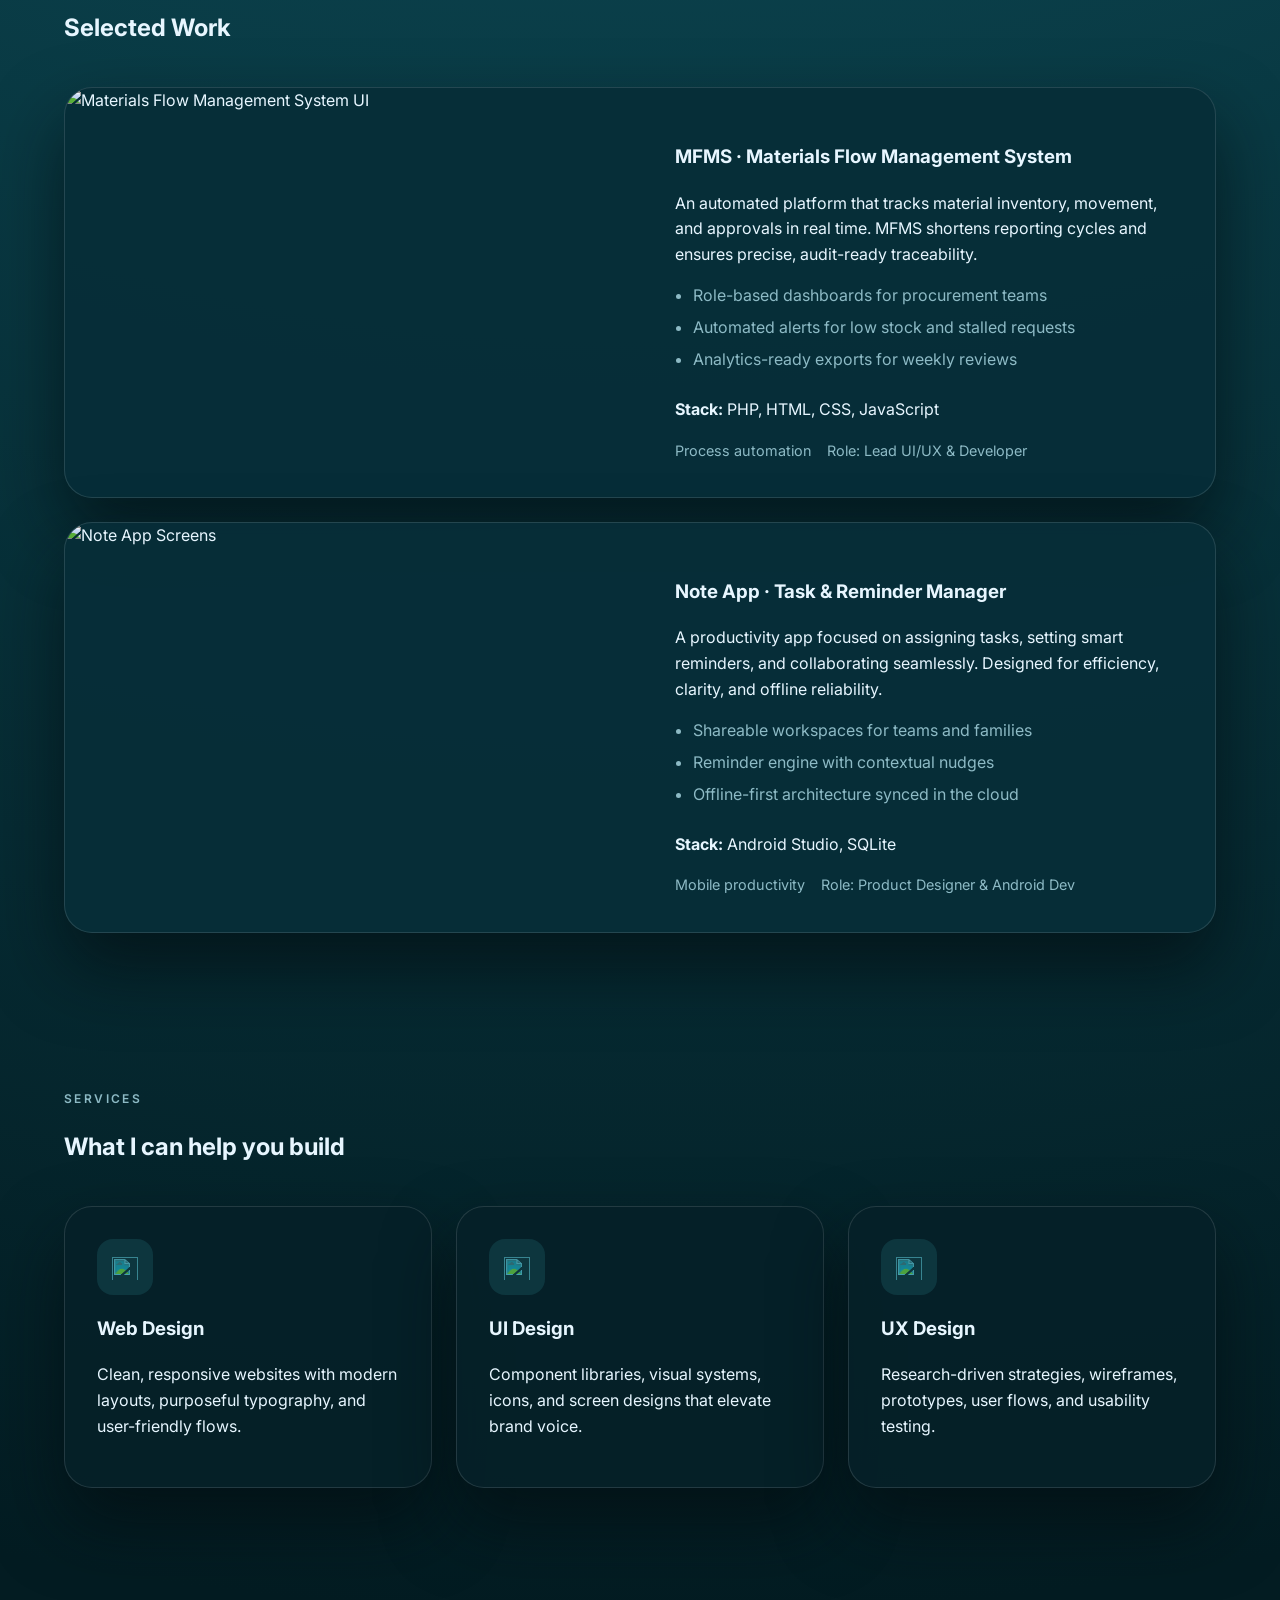
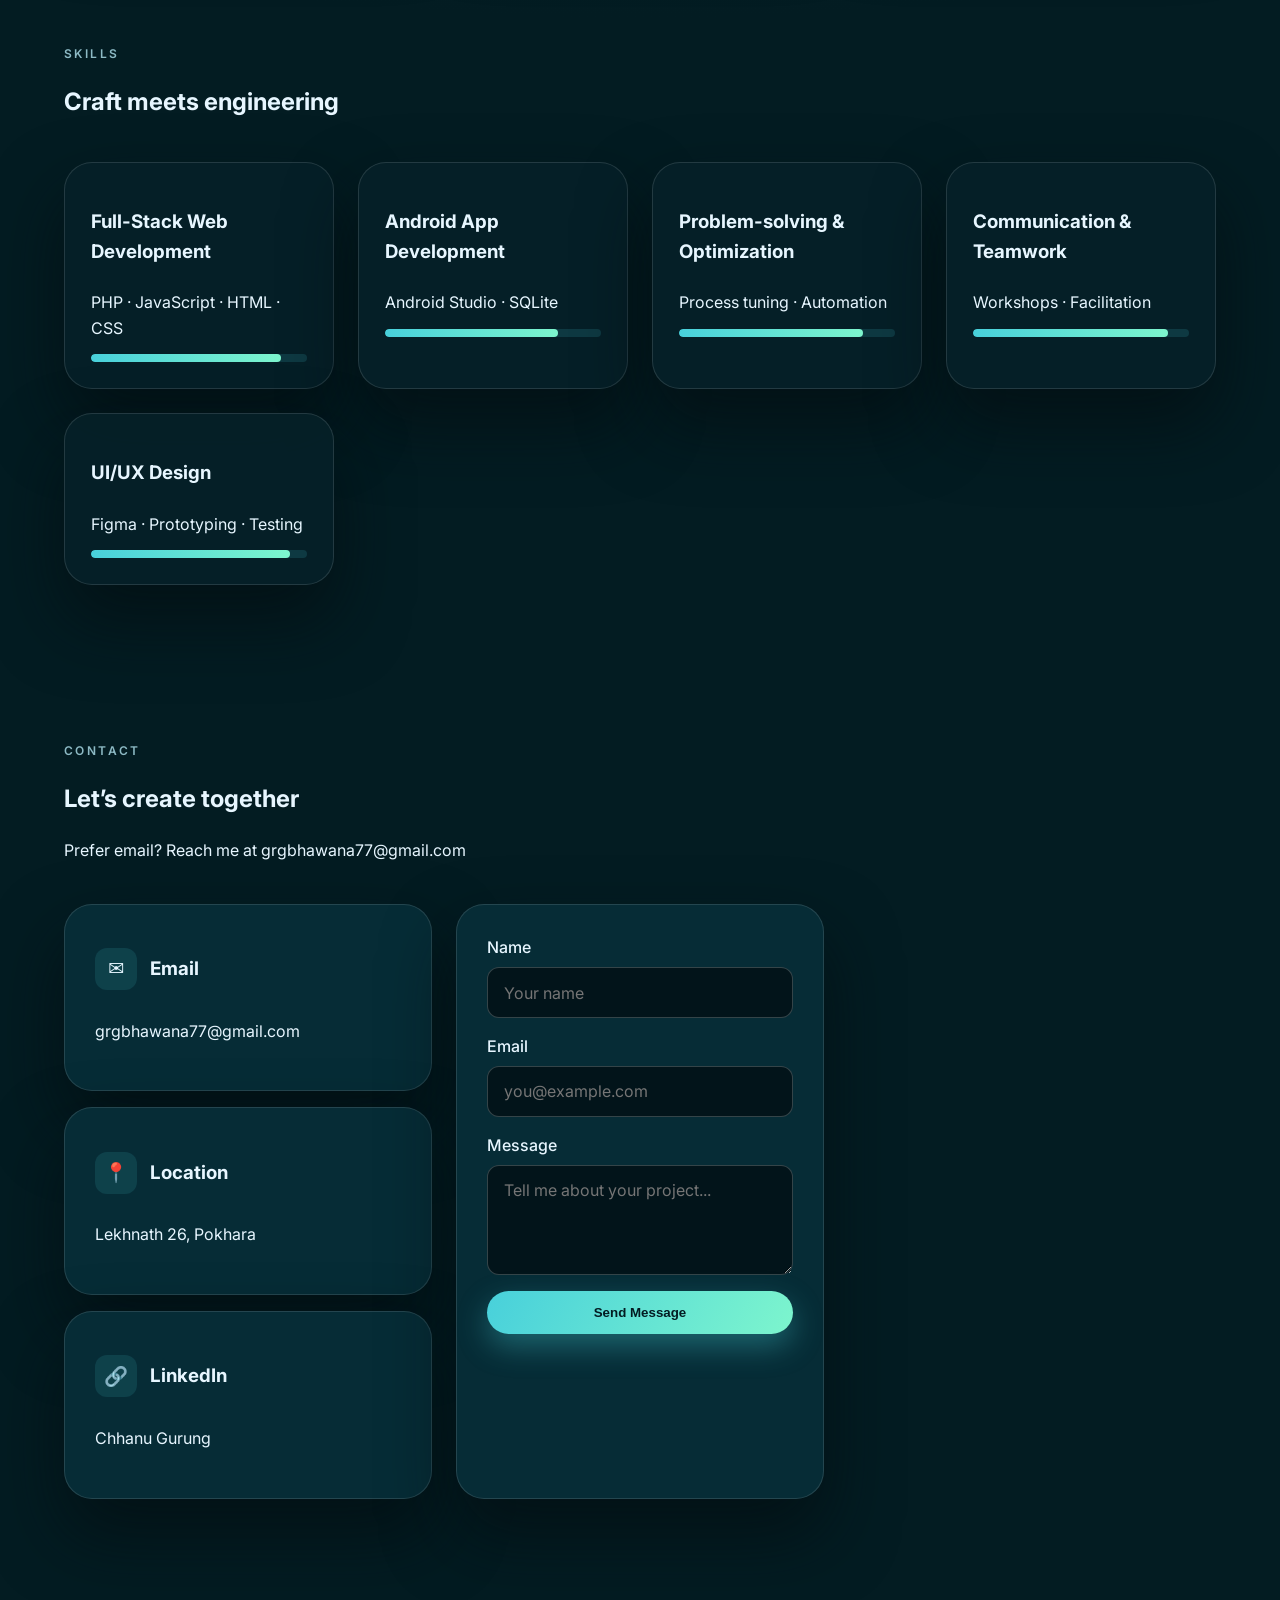
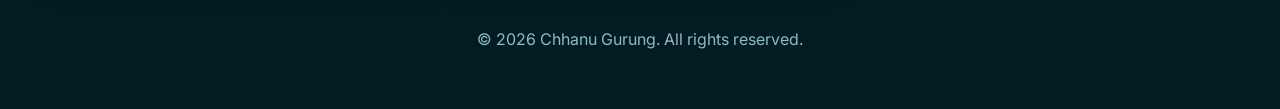
==== commit f41d2eeb: "contact form useing formspree.io" ====
--- a/index.html
+++ b/index.html
@@ -23,7 +23,11 @@
           <li><a href="#services">Services</a></li>
           <li><a href="#skills">Skills</a></li>
           <li><a href="#contact">Contact</a></li>
-          <li><a href="#CV">CV</a></li>
+<li>
+<a href="images\Chhanu.pdf" download>
+    CV
+  </a>
+</li>
         </ul>
       </nav>
       <a class="btn ghost" href="#contact">Let’s Talk</a>
@@ -316,7 +320,9 @@
                 </p>
               </div>
           </div>
-          <form class="contact-form">
+          <form class="contact-form"
+          action="https://formspree.io/f/mnneykad"
+          method="post">
             <label>
               Name
               <input type="text" name="name" placeholder="Your name" required />
@@ -341,6 +347,32 @@
             </label>
             <button type="submit" class="btn primary">Send Message</button>
           </form>
+          <p id="form-status"></p>
+
+<script>
+  const form = document.querySelector(".contact-form");
+  const status = document.getElementById("form-status");
+
+  form.addEventListener("submit", async (e) => {
+    e.preventDefault();
+
+    const data = new FormData(form);
+
+    const response = await fetch(form.action, {
+      method: form.method,
+      body: data,
+      headers: { Accept: "application/json" },
+    });
+
+    if (response.ok) {
+      status.innerHTML = "✅ Message sent successfully!";
+      form.reset();
+    } else {
+      status.innerHTML = "❌ Oops! Something went wrong.";
+    }
+  });
+</script>
+
           </div>
         </div>
       </section>
